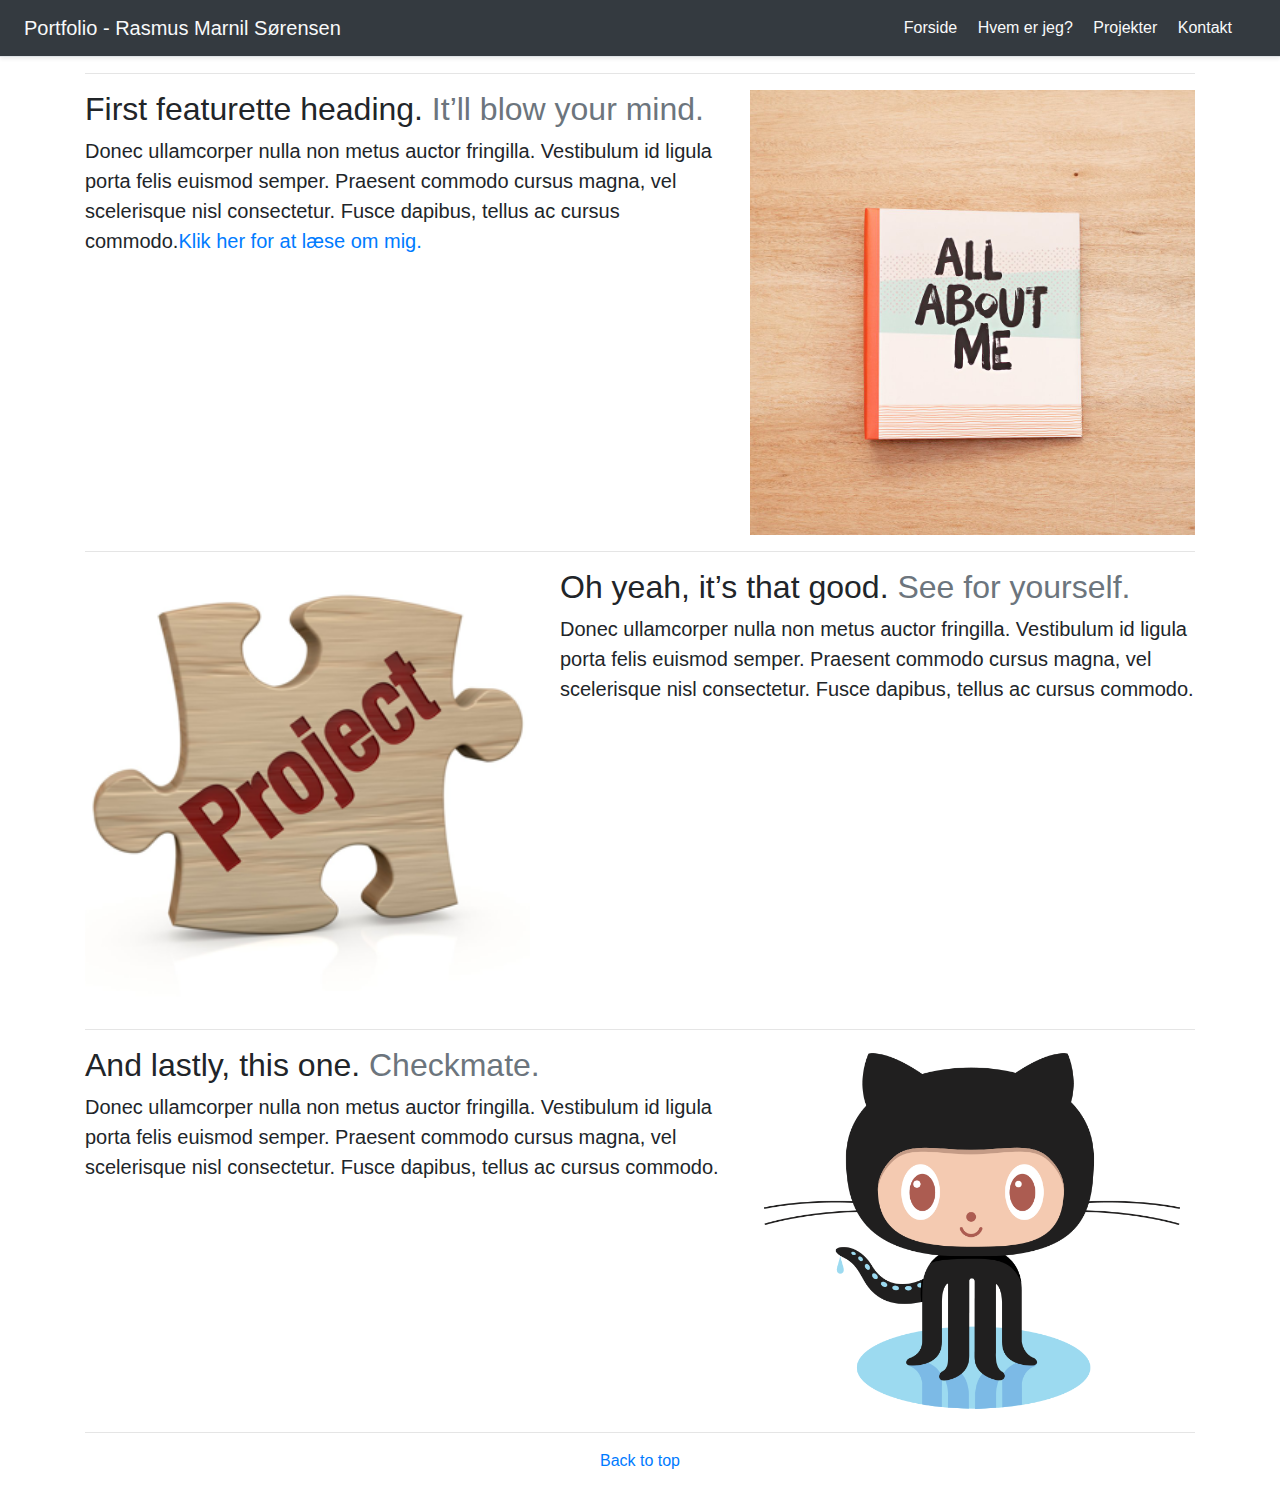
==== index.html @ 071fc80a "Heyo" ====
<?php

?>

<!DOCTYPE html>
<html lang="en">
  <head>
    <meta charset="utf-8">
    <meta name="viewport" content="width=device-width, initial-scale=1, shrink-to-fit=no">
    <meta name="author" content="Rasmus Marnil Sørensen">
    <title>Portfolio</title>

    <style>
      .bd-placeholder-img {
        font-size: 1.125rem;
        text-anchor: middle;
        -webkit-user-select: none;
        -moz-user-select: none;
        -ms-user-select: none;
        user-select: none;
      }

      @media (min-width: 768px) {
        .bd-placeholder-img-lg {
          font-size: 3.5rem;
        }
      }
    </style>

    <link rel="stylesheet" href="vendors/Bootstrap/css/bootstrap.min.css" integrity="sha384-ggOyR0iXCbMQv3Xipma34MD+dH/1fQ784/j6cY/iJTQUOhcWr7x9JvoRxT2MZw1T" crossorigin="anonymous">
    <link rel="stylesheet" href="assets/css/styling.css">
  </head>
  <body>



    <header>
      <div class="d-flex flex-column flex-md-row align-items-center p-3 px-md-4 bg-dark border-bottom shadow-sm">
        <h5 class="my-0 mr-md-auto font-weight-normal text-light">Portfolio - Rasmus Marnil Sørensen</h5>
        <nav class="my-2 my-md-0 mr-md-3">
          <a class="p-2 text-light" href="index.html">Forside</a>
          <a class="p-2 text-light" href="info.html">Hvem er jeg?</a>
          <a class="p-2 text-light" href="projects.html">Projekter</a>
          <a class="p-2 text-light" href="contact.html">Kontakt</a>
        </nav>
      </div>
    </header>



    <main role="main">
      <div class="container">
        <!-- <div class="bd-example carouselCustomSize">
          <div id="carouselExampleCaptions" class="carousel slide" data-ride="carousel">
            <ol class="carousel-indicators">
              <li data-target="#carouselExampleCaptions" data-slide-to="0" class="active"></li>
              <li data-target="#carouselExampleCaptions" data-slide-to="1"></li>
              <li data-target="#carouselExampleCaptions" data-slide-to="2"></li>
            </ol>
            <div class="carousel-inner">
              <div class="carousel-item active">
                <img src="uploads/banankage.jpg" class="d-block w-100" alt="...">
                <div class="carousel-caption d-none d-md-block">
                  <h5>First slide label</h5>
                  <p>Nulla vitae elit libero, a pharetra augue mollis interdum.</p>
                </div>
              </div>
              <div class="carousel-item">
                <img src="uploads/github.jpg" class="d-block w-100" alt="...">
                <div class="carousel-caption d-none d-md-block">
                  <h5>Second slide label</h5>
                  <p>Lorem ipsum dolor sit amet, consectetur adipiscing elit.</p>
                </div>
              </div>
              <div class="carousel-item">
                <img src="uploads/banankage.jpg" class="d-block w-100" alt="...">
                <div class="carousel-caption d-none d-md-block">
                  <h5>Third slide label</h5>
                  <p>Praesent commodo cursus magna, vel scelerisque nisl consectetur.</p>
                </div>
              </div>
            </div>
            <a class="carousel-control-prev" href="#carouselExampleCaptions" role="button" data-slide="prev">
              <span class="carousel-control-prev-icon" aria-hidden="true"></span>
              <span class="sr-only">Previous</span>
            </a>
            <a class="carousel-control-next" href="#carouselExampleCaptions" role="button" data-slide="next">
              <span class="carousel-control-next-icon" aria-hidden="true"></span>
              <span class="sr-only">Next</span>
            </a>
          </div>
        </div> -->

        <!-- START THE FEATURETTES -->
        <hr class="featurette-divider">

        <div class="row featurette">
          <div class="col-md-7">
            <h2 class="featurette-heading">First featurette heading. <span class="text-muted">It’ll blow your mind.</span></h2>
            <p class="lead">Donec ullamcorper nulla non metus auctor fringilla. Vestibulum id ligula porta felis euismod semper. Praesent commodo cursus magna, vel scelerisque nisl consectetur. Fusce dapibus, tellus ac cursus commodo.<a href="info.html">Klik her for at læse om mig.</a></p>
          </div>
          <div class="col-md-5">
            <img class="featurette-image img-fluid mx-auto" src="uploads/aboutme.jpg" width="500" height="500" preserveAspectRatio="xMidYMid slice" focusable="false" />
          </div>
        </div>

        <hr class="featurette-divider">

        <div class="row featurette">
          <div class="col-md-7 order-md-2">
            <h2 class="featurette-heading">Oh yeah, it’s that good. <span class="text-muted">See for yourself.</span></h2>
            <p class="lead">Donec ullamcorper nulla non metus auctor fringilla. Vestibulum id ligula porta felis euismod semper. Praesent commodo cursus magna, vel scelerisque nisl consectetur. Fusce dapibus, tellus ac cursus commodo.</p>
          </div>
          <div class="col-md-5 order-md-1">
            <img class="featurette-image img-fluid mx-auto" src="uploads/project.jpg" width="500" height="500" preserveAspectRatio="xMidYMid slice" focusable="false" />
          </div>
        </div>

        <hr class="featurette-divider">

        <div class="row featurette">
          <div class="col-md-7">
            <h2 class="featurette-heading">And lastly, this one. <span class="text-muted">Checkmate.</span></h2>
            <p class="lead">Donec ullamcorper nulla non metus auctor fringilla. Vestibulum id ligula porta felis euismod semper. Praesent commodo cursus magna, vel scelerisque nisl consectetur. Fusce dapibus, tellus ac cursus commodo.</p>
          </div>
          <div class="col-md-5">
            <img class="featurette-image img-fluid mx-auto" src="uploads/github.jpg" width="500" height="500" preserveAspectRatio="xMidYMid slice" focusable="false" />
          </div>
        </div>

        <hr class="featurette-divider">

        <!-- /END THE FEATURETTES -->

      </div>
    <footer class="blog-footer">
      <center>
        <p>
          <a href="index.html">Back to top</a>
        </p>
      </center>
    </footer>
    <script src="vendors/Bootstrap/js/bootstrap.min.js" integrity="sha384-JjSmVgyd0p3pXB1rRibZUAYoIIy6OrQ6VrjIEaFf/nJGzIxFDsf4x0xIM+B07jRM" crossorigin="anonymous"></script>
  </body>
</html>
---- assets/css/styling.css ----
.mybox {
  margin-left: 30%;
  width: 40%;
  border-top-left-radius: 10px;
  border-top-right-radius: 10px;
  border-bottom-left-radius: 10px;
  border-bottom-right-radius: 10px;
}
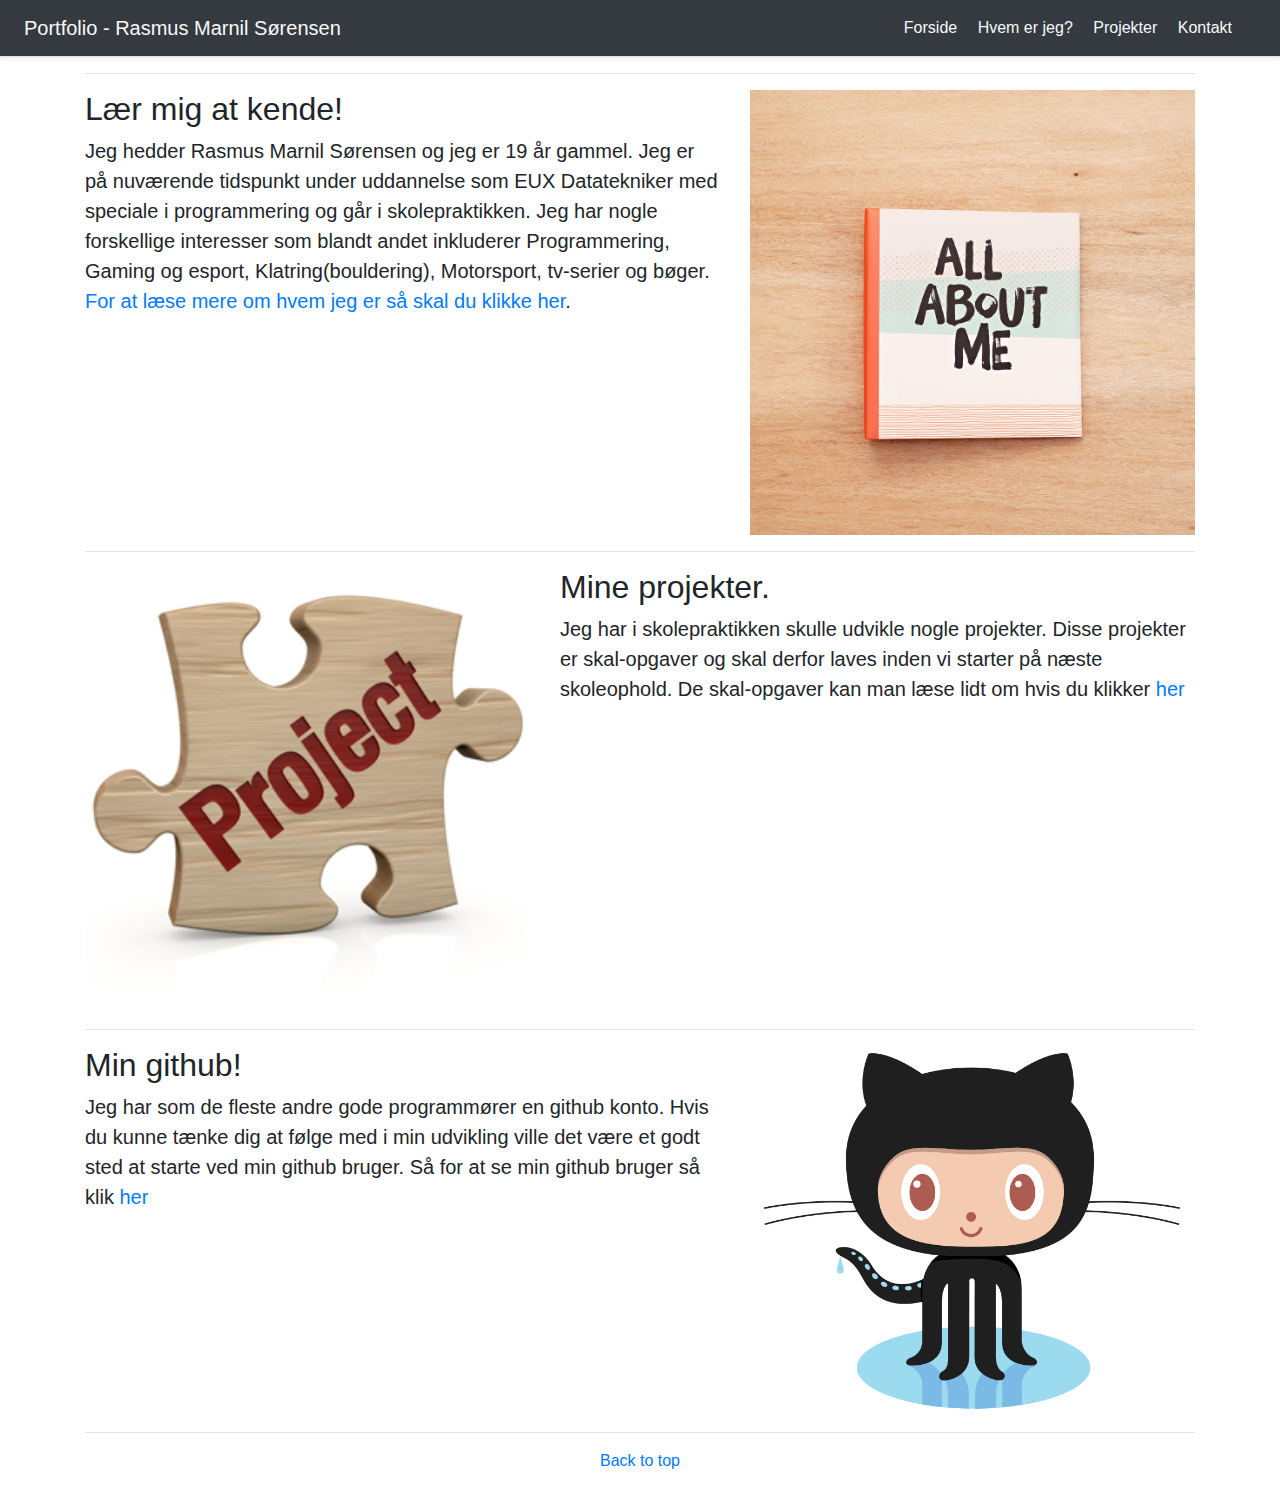
==== commit d9df037e: "Tekst tilføjet til det hele" ====
--- a/index.html
+++ b/index.html
@@ -96,8 +96,9 @@
 
         <div class="row featurette">
           <div class="col-md-7">
-            <h2 class="featurette-heading">First featurette heading. <span class="text-muted">It’ll blow your mind.</span></h2>
-            <p class="lead">Donec ullamcorper nulla non metus auctor fringilla. Vestibulum id ligula porta felis euismod semper. Praesent commodo cursus magna, vel scelerisque nisl consectetur. Fusce dapibus, tellus ac cursus commodo.<a href="info.html">Klik her for at læse om mig.</a></p>
+            <!-- <span class="text-muted">It’ll blow your mind.</span> -->
+            <h2 class="featurette-heading">Lær mig at kende!</h2>
+            <p class="lead">Jeg hedder Rasmus Marnil Sørensen og jeg er 19 år gammel. Jeg er på nuværende tidspunkt under uddannelse som EUX Datatekniker med speciale i programmering og går i skolepraktikken. Jeg har nogle forskellige interesser som blandt andet inkluderer Programmering, Gaming og esport, Klatring(bouldering), Motorsport, tv-serier og bøger. <a href="info.html">For at læse mere om hvem jeg er så skal du klikke her</a>.</p>
           </div>
           <div class="col-md-5">
             <img class="featurette-image img-fluid mx-auto" src="uploads/aboutme.jpg" width="500" height="500" preserveAspectRatio="xMidYMid slice" focusable="false" />
@@ -108,8 +109,8 @@
 
         <div class="row featurette">
           <div class="col-md-7 order-md-2">
-            <h2 class="featurette-heading">Oh yeah, it’s that good. <span class="text-muted">See for yourself.</span></h2>
-            <p class="lead">Donec ullamcorper nulla non metus auctor fringilla. Vestibulum id ligula porta felis euismod semper. Praesent commodo cursus magna, vel scelerisque nisl consectetur. Fusce dapibus, tellus ac cursus commodo.</p>
+            <h2 class="featurette-heading">Mine projekter. </h2>
+            <p class="lead">Jeg har i skolepraktikken skulle udvikle nogle projekter. Disse projekter er skal-opgaver og skal derfor laves inden vi starter på næste skoleophold. De skal-opgaver kan man læse lidt om hvis du klikker <a href="projects.html">her</a> </p>
           </div>
           <div class="col-md-5 order-md-1">
             <img class="featurette-image img-fluid mx-auto" src="uploads/project.jpg" width="500" height="500" preserveAspectRatio="xMidYMid slice" focusable="false" />
@@ -120,8 +121,8 @@
 
         <div class="row featurette">
           <div class="col-md-7">
-            <h2 class="featurette-heading">And lastly, this one. <span class="text-muted">Checkmate.</span></h2>
-            <p class="lead">Donec ullamcorper nulla non metus auctor fringilla. Vestibulum id ligula porta felis euismod semper. Praesent commodo cursus magna, vel scelerisque nisl consectetur. Fusce dapibus, tellus ac cursus commodo.</p>
+            <h2 class="featurette-heading">Min github!</h2>
+            <p class="lead">Jeg har som de fleste andre gode programmører en github konto. Hvis du kunne tænke dig at følge med i min udvikling ville det være et godt sted at starte ved min github bruger. Så for at se min github bruger så klik <a href="https://github.com/RasmusMS">her</a></p>
           </div>
           <div class="col-md-5">
             <img class="featurette-image img-fluid mx-auto" src="uploads/github.jpg" width="500" height="500" preserveAspectRatio="xMidYMid slice" focusable="false" />
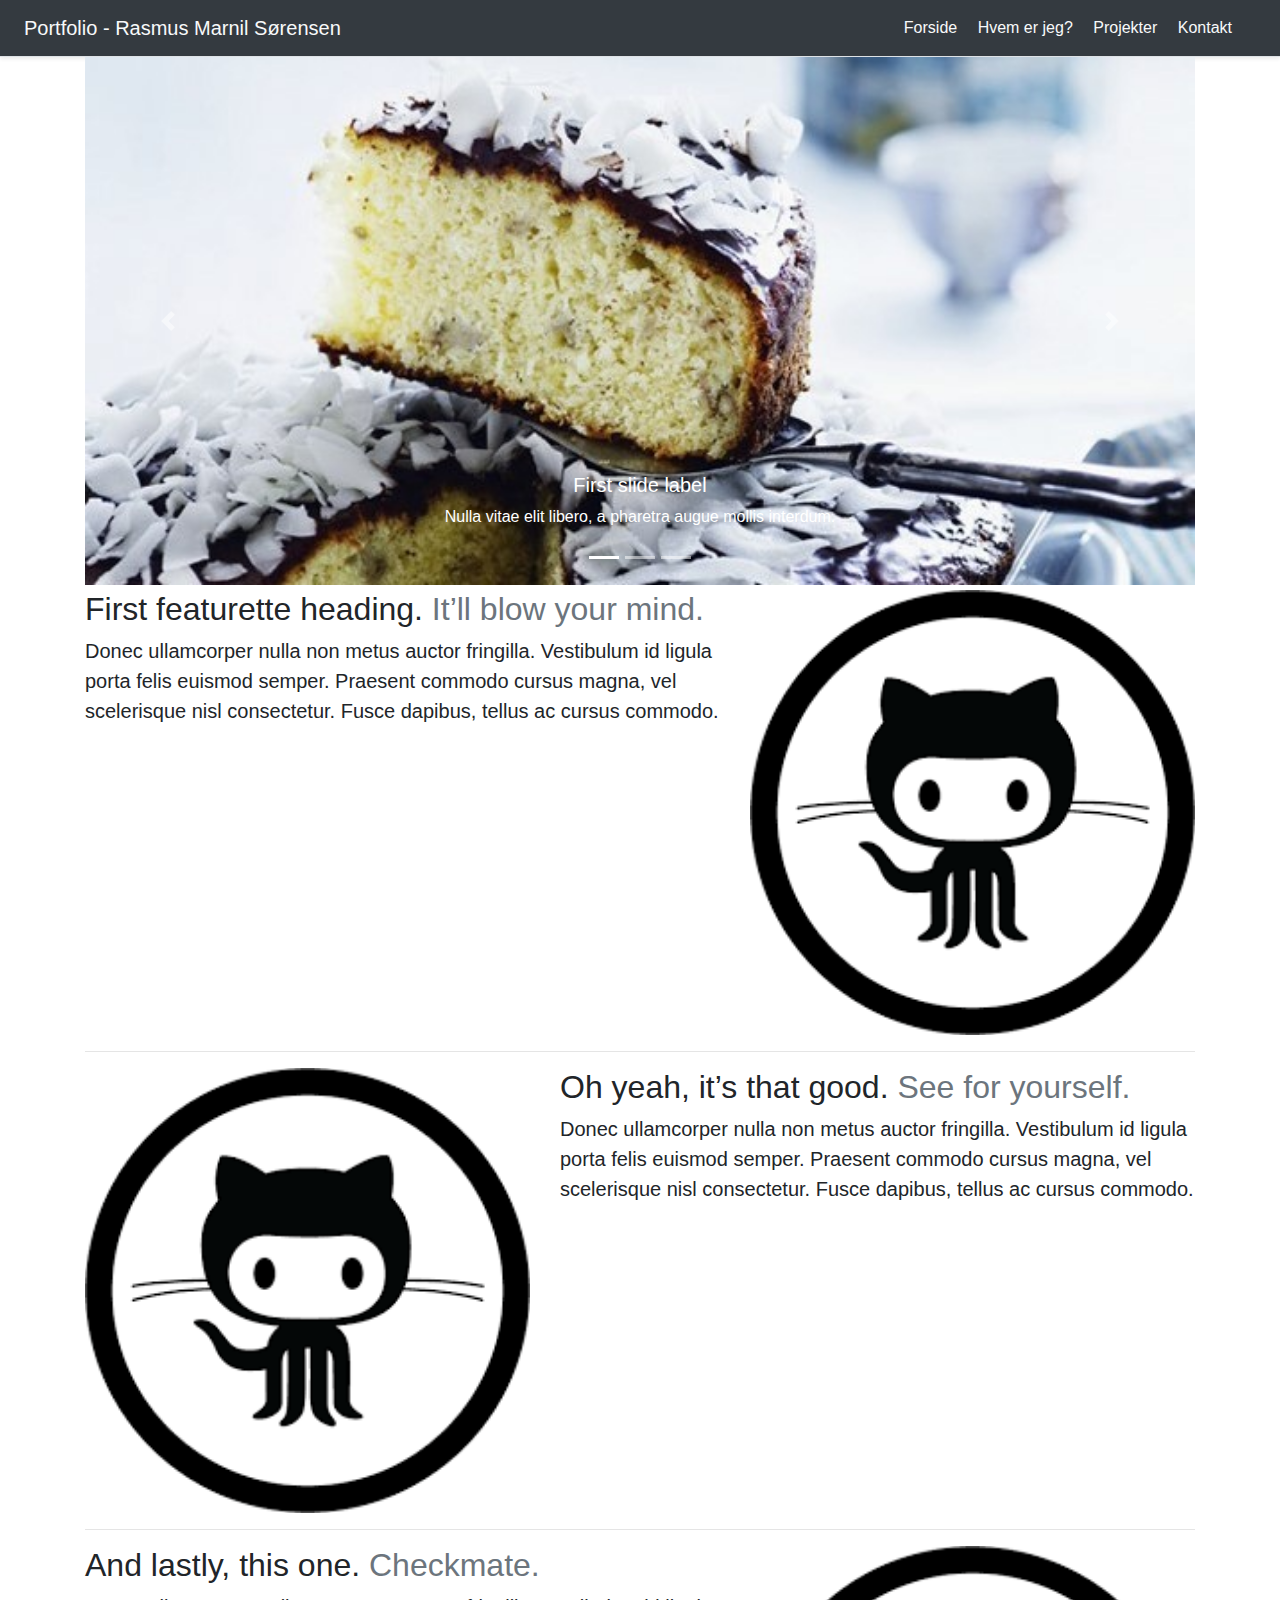
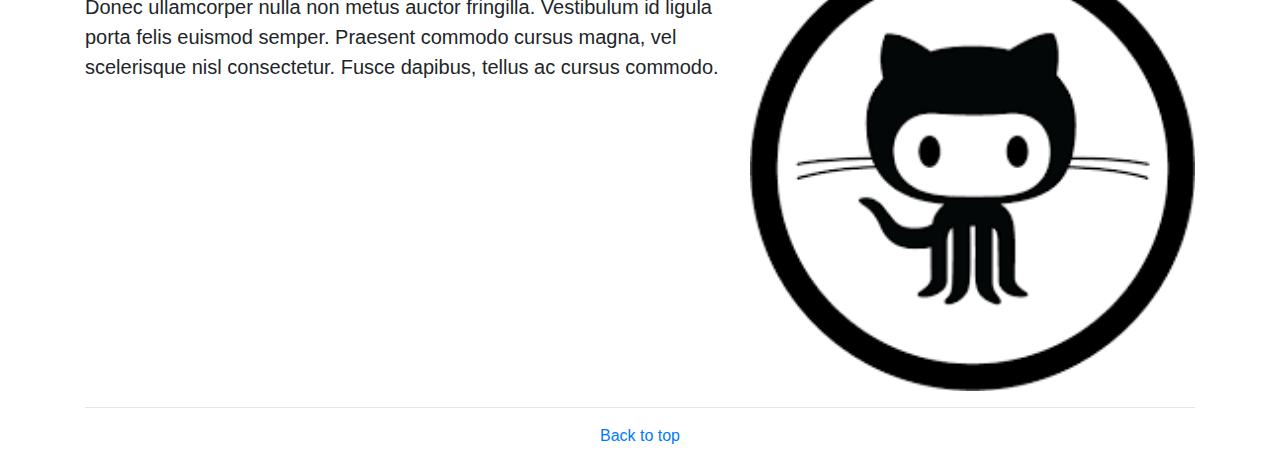
==== commit 10b8a2a8: "Some fun stuff" ====
--- a/index.html
+++ b/index.html
@@ -50,7 +50,7 @@
 
     <main role="main">
       <div class="container">
-        <!-- <div class="bd-example carouselCustomSize">
+        <div class="bd-example carouselCustomSize">
           <div id="carouselExampleCaptions" class="carousel slide" data-ride="carousel">
             <ol class="carousel-indicators">
               <li data-target="#carouselExampleCaptions" data-slide-to="0" class="active"></li>
@@ -89,19 +89,18 @@
               <span class="sr-only">Next</span>
             </a>
           </div>
-        </div> -->
+        </div>
 
         <!-- START THE FEATURETTES -->
         <hr class="featurette-divider">
 
         <div class="row featurette">
           <div class="col-md-7">
-            <!-- <span class="text-muted">It’ll blow your mind.</span> -->
-            <h2 class="featurette-heading">Lær mig at kende!</h2>
-            <p class="lead">Jeg hedder Rasmus Marnil Sørensen og jeg er 19 år gammel. Jeg er på nuværende tidspunkt under uddannelse som EUX Datatekniker med speciale i programmering og går i skolepraktikken. Jeg har nogle forskellige interesser som blandt andet inkluderer Programmering, Gaming og esport, Klatring(bouldering), Motorsport, tv-serier og bøger. <a href="info.html">For at læse mere om hvem jeg er så skal du klikke her</a>.</p>
+            <h2 class="featurette-heading">First featurette heading. <span class="text-muted">It’ll blow your mind.</span></h2>
+            <p class="lead">Donec ullamcorper nulla non metus auctor fringilla. Vestibulum id ligula porta felis euismod semper. Praesent commodo cursus magna, vel scelerisque nisl consectetur. Fusce dapibus, tellus ac cursus commodo.</p>
           </div>
           <div class="col-md-5">
-            <img class="featurette-image img-fluid mx-auto" src="uploads/aboutme.jpg" width="500" height="500" preserveAspectRatio="xMidYMid slice" focusable="false" />
+            <img class="featurette-image img-fluid mx-auto" src="uploads/github.jpg" width="500" height="500" preserveAspectRatio="xMidYMid slice" focusable="false" />
           </div>
         </div>
 
@@ -109,11 +108,11 @@
 
         <div class="row featurette">
           <div class="col-md-7 order-md-2">
-            <h2 class="featurette-heading">Mine projekter. </h2>
-            <p class="lead">Jeg har i skolepraktikken skulle udvikle nogle projekter. Disse projekter er skal-opgaver og skal derfor laves inden vi starter på næste skoleophold. De skal-opgaver kan man læse lidt om hvis du klikker <a href="projects.html">her</a> </p>
+            <h2 class="featurette-heading">Oh yeah, it’s that good. <span class="text-muted">See for yourself.</span></h2>
+            <p class="lead">Donec ullamcorper nulla non metus auctor fringilla. Vestibulum id ligula porta felis euismod semper. Praesent commodo cursus magna, vel scelerisque nisl consectetur. Fusce dapibus, tellus ac cursus commodo.</p>
           </div>
           <div class="col-md-5 order-md-1">
-            <img class="featurette-image img-fluid mx-auto" src="uploads/project.jpg" width="500" height="500" preserveAspectRatio="xMidYMid slice" focusable="false" />
+            <img class="featurette-image img-fluid mx-auto" src="uploads/github.jpg" width="500" height="500" preserveAspectRatio="xMidYMid slice" focusable="false" />
           </div>
         </div>
 
@@ -121,8 +120,8 @@
 
         <div class="row featurette">
           <div class="col-md-7">
-            <h2 class="featurette-heading">Min github!</h2>
-            <p class="lead">Jeg har som de fleste andre gode programmører en github konto. Hvis du kunne tænke dig at følge med i min udvikling ville det være et godt sted at starte ved min github bruger. Så for at se min github bruger så klik <a href="https://github.com/RasmusMS">her</a></p>
+            <h2 class="featurette-heading">And lastly, this one. <span class="text-muted">Checkmate.</span></h2>
+            <p class="lead">Donec ullamcorper nulla non metus auctor fringilla. Vestibulum id ligula porta felis euismod semper. Praesent commodo cursus magna, vel scelerisque nisl consectetur. Fusce dapibus, tellus ac cursus commodo.</p>
           </div>
           <div class="col-md-5">
             <img class="featurette-image img-fluid mx-auto" src="uploads/github.jpg" width="500" height="500" preserveAspectRatio="xMidYMid slice" focusable="false" />
@@ -137,7 +136,7 @@
     <footer class="blog-footer">
       <center>
         <p>
-          <a href="index.html">Back to top</a>
+          <a href="index.php">Back to top</a>
         </p>
       </center>
     </footer>
--- a/assets/css/styling.css
+++ b/assets/css/styling.css
@@ -1,8 +1,17 @@
 .mybox {
-  margin-left: 30%;
+  margin: auto;
   width: 40%;
+}
+
+.carouselCustomSize {
+  height: 500px;
+}
+
+/* #mybox {
+  margin-left: 20%;
+  width: 60%;
   border-top-left-radius: 10px;
   border-top-right-radius: 10px;
   border-bottom-left-radius: 10px;
   border-bottom-right-radius: 10px;
-}
+} */
